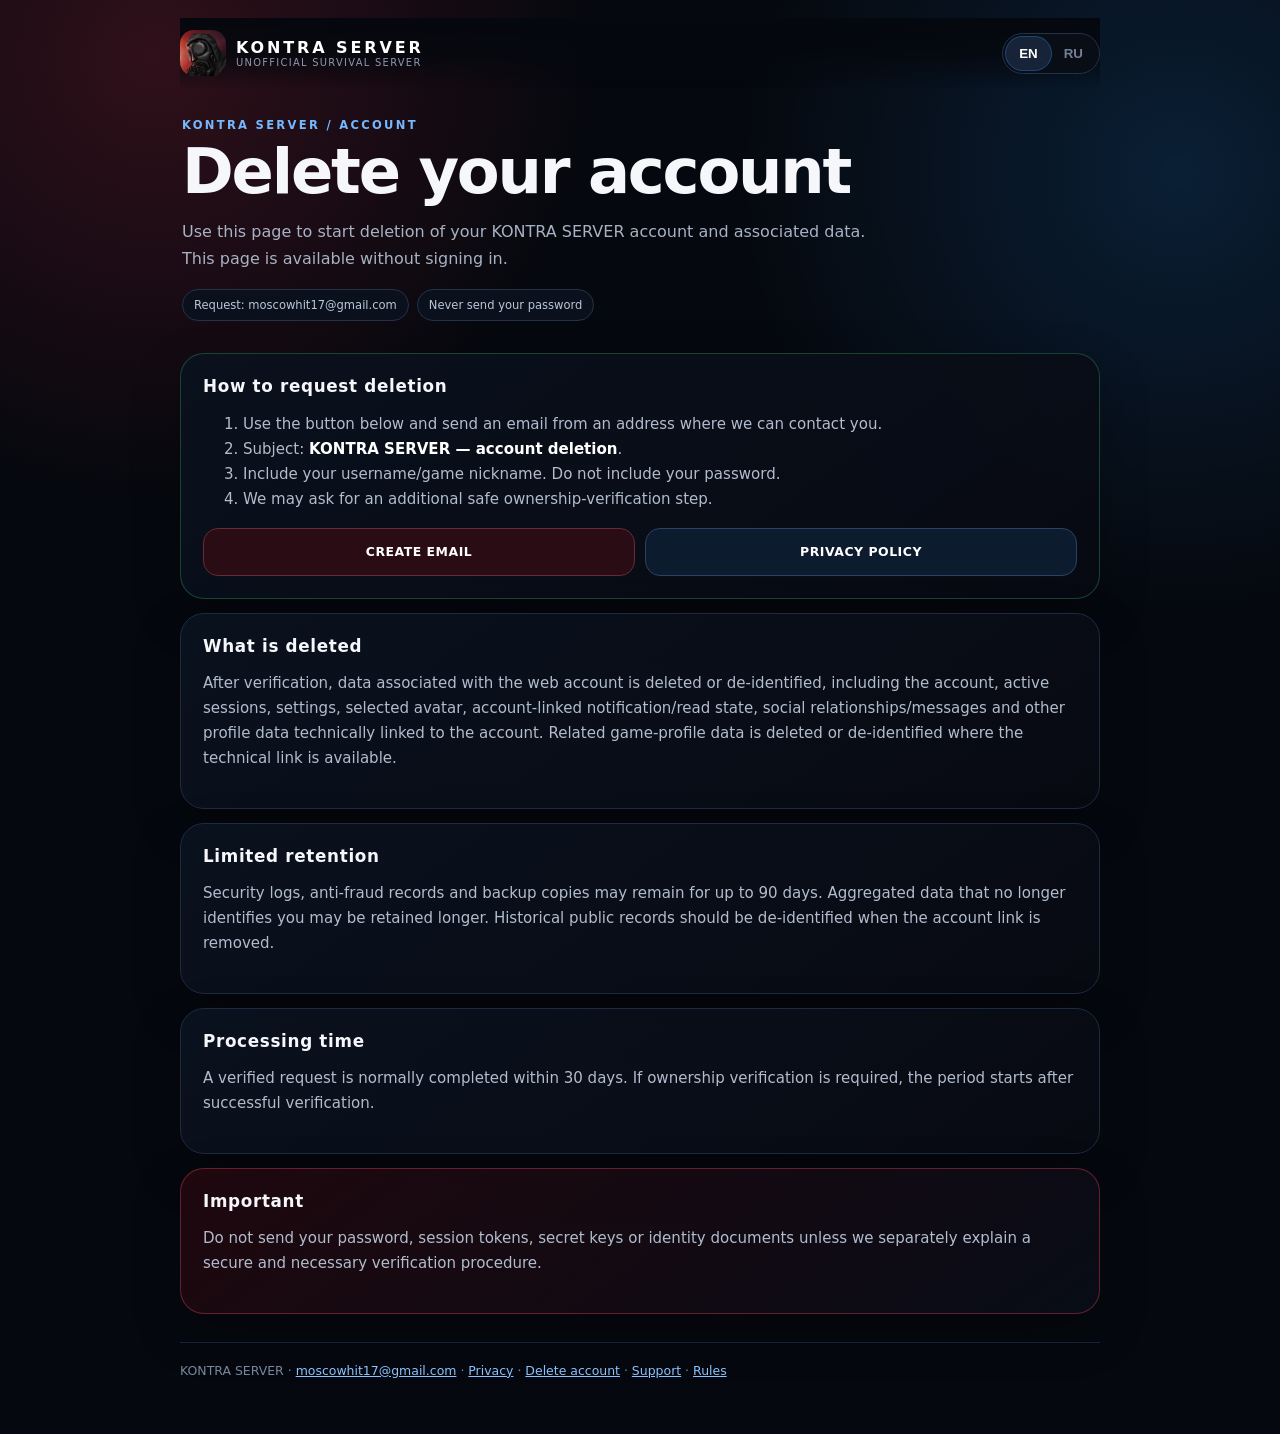
==== delete-account/index.html @ d49ff9ef "Add Google Play legal and support pages" ====
<!doctype html><html lang="ru"><head><meta charset="utf-8"><meta name="viewport" content="width=device-width,initial-scale=1,viewport-fit=cover"><meta name="theme-color" content="#05080e"><link rel="icon" href="../assets/kontra-zombie-logo.webp" type="image/webp"><link rel="stylesheet" href="../legal.css"><title>KONTRA SERVER — Delete Account</title></head><body><main class="legal-shell"><header class="legal-top"><a class="brand" href="/"><img src="../assets/kontra-zombie-logo.webp" alt="KONTRA"><span><strong>KONTRA SERVER</strong><small>UNOFFICIAL SURVIVAL SERVER</small></span></a><div class="lang"><button type="button" data-lang="en">EN</button><button type="button" data-lang="ru">RU</button></div></header><section class="lang-pane" data-pane="ru"><div class="hero"><div class="kicker">KONTRA SERVER / ACCOUNT</div><h1>Удаление аккаунта</h1><p>На этой странице можно начать удаление аккаунта KONTRA SERVER и связанных с ним данных. Страница доступна без входа в аккаунт.</p><div class="meta"><span class="chip">Запрос: moscowhit17@gmail.com</span><span class="chip">Не отправляйте пароль</span></div></div>
<section class="card good"><h2>Как подать запрос</h2><ol><li>Нажмите кнопку ниже и отправьте письмо с адреса, по которому с вами можно связаться.</li><li>Укажите тему: <strong>KONTRA SERVER — удаление аккаунта</strong>.</li><li>Укажите имя пользователя/игровой ник. Пароль не нужен и не должен отправляться.</li><li>Мы можем запросить дополнительную безопасную проверку владения аккаунтом.</li></ol><div class="actions"><a class="btn danger" href="mailto:moscowhit17@gmail.com?subject=KONTRA%20SERVER%20%E2%80%94%20%D1%83%D0%B4%D0%B0%D0%BB%D0%B5%D0%BD%D0%B8%D0%B5%20%D0%B0%D0%BA%D0%BA%D0%B0%D1%83%D0%BD%D1%82%D0%B0&body=%D0%98%D0%BC%D1%8F%20%D0%BF%D0%BE%D0%BB%D1%8C%D0%B7%D0%BE%D0%B2%D0%B0%D1%82%D0%B5%D0%BB%D1%8F%20%2F%20%D0%B8%D0%B3%D1%80%D0%BE%D0%B2%D0%BE%D0%B9%20%D0%BD%D0%B8%D0%BA%3A%20%0A%0A%D0%9F%D0%B0%D1%80%D0%BE%D0%BB%D1%8C%20%D0%9D%D0%95%20%D1%83%D0%BA%D0%B0%D0%B7%D1%8B%D0%B2%D0%B0%D0%B9%D1%82%D0%B5.">СОЗДАТЬ ПИСЬМО</a><a class="btn" href="/privacy/">ПОЛИТИКА</a></div></section>
<section class="card"><h2>Что удаляется</h2><p>После проверки запроса удаляются или обезличиваются данные, связанные с WEB-аккаунтом: учётная запись, активные сессии, настройки, выбранный аватар, связанные уведомления/read-state, социальные связи и сообщения, а также иные данные профиля, которые технически связаны с удаляемым аккаунтом. Связанные игровые данные удаляются или обезличиваются там, где связь с аккаунтом технически доступна.</p></section>
<section class="card"><h2>Что может сохраняться ограниченное время</h2><p>Технические журналы безопасности, записи антифрода и резервные копии могут сохраняться до 90 дней. Агрегированная статистика, не позволяющая идентифицировать пользователя, может сохраняться дольше. Исторические публичные записи должны быть обезличены при удалении связи с аккаунтом.</p></section>
<section class="card"><h2>Срок обработки</h2><p>Подтверждённый запрос обычно выполняется в течение 30 дней. Если для проверки владения аккаунтом нужна дополнительная информация, срок отсчитывается после успешной проверки.</p></section>
<section class="card notice"><h2>Важно</h2><p>Не отправляйте нам пароль, токены сессии, секретные ключи или фотографии документов, если мы отдельно не объяснили безопасную причину и способ проверки.</p></section></section><section class="lang-pane" data-pane="en"><div class="hero"><div class="kicker">KONTRA SERVER / ACCOUNT</div><h1>Delete your account</h1><p>Use this page to start deletion of your KONTRA SERVER account and associated data. This page is available without signing in.</p><div class="meta"><span class="chip">Request: moscowhit17@gmail.com</span><span class="chip">Never send your password</span></div></div>
<section class="card good"><h2>How to request deletion</h2><ol><li>Use the button below and send an email from an address where we can contact you.</li><li>Subject: <strong>KONTRA SERVER — account deletion</strong>.</li><li>Include your username/game nickname. Do not include your password.</li><li>We may ask for an additional safe ownership-verification step.</li></ol><div class="actions"><a class="btn danger" href="mailto:moscowhit17@gmail.com?subject=KONTRA%20SERVER%20%E2%80%94%20account%20deletion&body=Username%20%2F%20game%20nickname%3A%20%0A%0ADo%20NOT%20include%20your%20password.">CREATE EMAIL</a><a class="btn" href="/privacy/">PRIVACY POLICY</a></div></section>
<section class="card"><h2>What is deleted</h2><p>After verification, data associated with the web account is deleted or de-identified, including the account, active sessions, settings, selected avatar, account-linked notification/read state, social relationships/messages and other profile data technically linked to the account. Related game-profile data is deleted or de-identified where the technical link is available.</p></section>
<section class="card"><h2>Limited retention</h2><p>Security logs, anti-fraud records and backup copies may remain for up to 90 days. Aggregated data that no longer identifies you may be retained longer. Historical public records should be de-identified when the account link is removed.</p></section>
<section class="card"><h2>Processing time</h2><p>A verified request is normally completed within 30 days. If ownership verification is required, the period starts after successful verification.</p></section>
<section class="card notice"><h2>Important</h2><p>Do not send your password, session tokens, secret keys or identity documents unless we separately explain a secure and necessary verification procedure.</p></section></section><footer class="footer">KONTRA SERVER · <a href="mailto:moscowhit17@gmail.com">moscowhit17@gmail.com</a> · <a href="/privacy/">Privacy</a> · <a href="/delete-account/">Delete account</a> · <a href="/support/">Support</a> · <a href="/rules/">Rules</a></footer></main><script>(()=>{const key='kontra:lang';const set=(lang)=>{lang=lang==='ru'?'ru':'en';document.documentElement.lang=lang;document.querySelectorAll('.lang-pane').forEach(x=>x.classList.toggle('active',x.dataset.pane===lang));document.querySelectorAll('[data-lang]').forEach(x=>x.classList.toggle('active',x.dataset.lang===lang));localStorage.setItem(key,lang)};document.querySelectorAll('[data-lang]').forEach(b=>b.addEventListener('click',()=>set(b.dataset.lang)));set(localStorage.getItem(key)||((navigator.language||'').toLowerCase().startsWith('ru')?'ru':'en'));})();</script></body></html>
---- legal.css ----
*{box-sizing:border-box}html{background:#05080e;color:#f5f7fb;font-family:Inter,system-ui,-apple-system,BlinkMacSystemFont,"Segoe UI",sans-serif}body{margin:0;min-height:100vh;background:radial-gradient(circle at 12% 4%,rgba(244,49,79,.18),transparent 28rem),radial-gradient(circle at 92% 12%,rgba(37,149,255,.16),transparent 28rem),#05080e;color:#f5f7fb}.legal-shell{width:min(920px,calc(100% - 28px));margin:auto;padding:18px 0 54px}.legal-top{position:sticky;top:0;z-index:10;display:flex;align-items:center;justify-content:space-between;gap:16px;padding:12px 0;background:linear-gradient(#05080ef5,#05080ed9,#05080e00);backdrop-filter:blur(10px)}.brand{display:flex;align-items:center;gap:10px;color:#fff;text-decoration:none}.brand img{width:46px;height:46px;border-radius:14px}.brand strong{display:block;letter-spacing:.18em}.brand small{display:block;color:#8c9ab0;font-size:.62rem;letter-spacing:.13em}.lang{display:flex;border:1px solid #263247;border-radius:999px;padding:3px;background:#080d16}.lang button{border:0;background:transparent;color:#738097;padding:9px 13px;border-radius:999px;font-weight:800}.lang button.active{color:#fff;background:#172337;box-shadow:0 0 0 1px rgba(64,154,255,.4)}.hero{padding:30px 2px 18px}.kicker{color:#75b8ff;font-size:.72rem;font-weight:900;letter-spacing:.2em}.hero h1{font-size:clamp(2rem,8vw,3.9rem);line-height:1;margin:.55rem 0 1rem;letter-spacing:-.035em}.hero p{max-width:720px;margin:0;color:#a7b2c3;line-height:1.65}.meta{display:flex;flex-wrap:wrap;gap:8px;margin-top:17px}.chip{padding:8px 11px;border:1px solid #243149;border-radius:999px;color:#bac6d8;background:#0a111d;font-size:.72rem}.card{margin:14px 0;padding:22px;border:1px solid #1d2a40;border-radius:24px;background:linear-gradient(145deg,rgba(10,18,31,.95),rgba(8,10,18,.93));box-shadow:0 18px 50px rgba(0,0,0,.24)}.card h2{margin:0 0 12px;font-size:1.05rem;letter-spacing:.04em}.card p,.card li{color:#b1bccd;line-height:1.66;font-size:.94rem}.card ul{padding-left:1.25rem}.card strong{color:#fff}.notice{border-color:rgba(255,72,97,.35);background:linear-gradient(145deg,rgba(39,8,15,.8),rgba(8,13,23,.95))}.good{border-color:rgba(64,193,121,.3)}.actions{display:grid;grid-template-columns:repeat(2,minmax(0,1fr));gap:10px}.btn{display:flex;align-items:center;justify-content:center;min-height:48px;padding:12px 15px;border-radius:15px;border:1px solid #2b4263;background:#0d1b2e;color:#fff;text-decoration:none;text-align:center;font-weight:900;font-size:.78rem;letter-spacing:.04em}.btn.danger{border-color:#6a2938;background:#2a0c14}.btn.primary{border-color:#255e9e;background:linear-gradient(135deg,#152a46,#12152d)}.footer{margin-top:28px;padding-top:18px;border-top:1px solid #172235;color:#78879c;font-size:.78rem;line-height:1.55}.footer a{color:#8bc1ff}.lang-pane{display:none}.lang-pane.active{display:block}@media(max-width:600px){.actions{grid-template-columns:1fr}.card{padding:18px}.legal-shell{width:min(100% - 20px,920px)}}
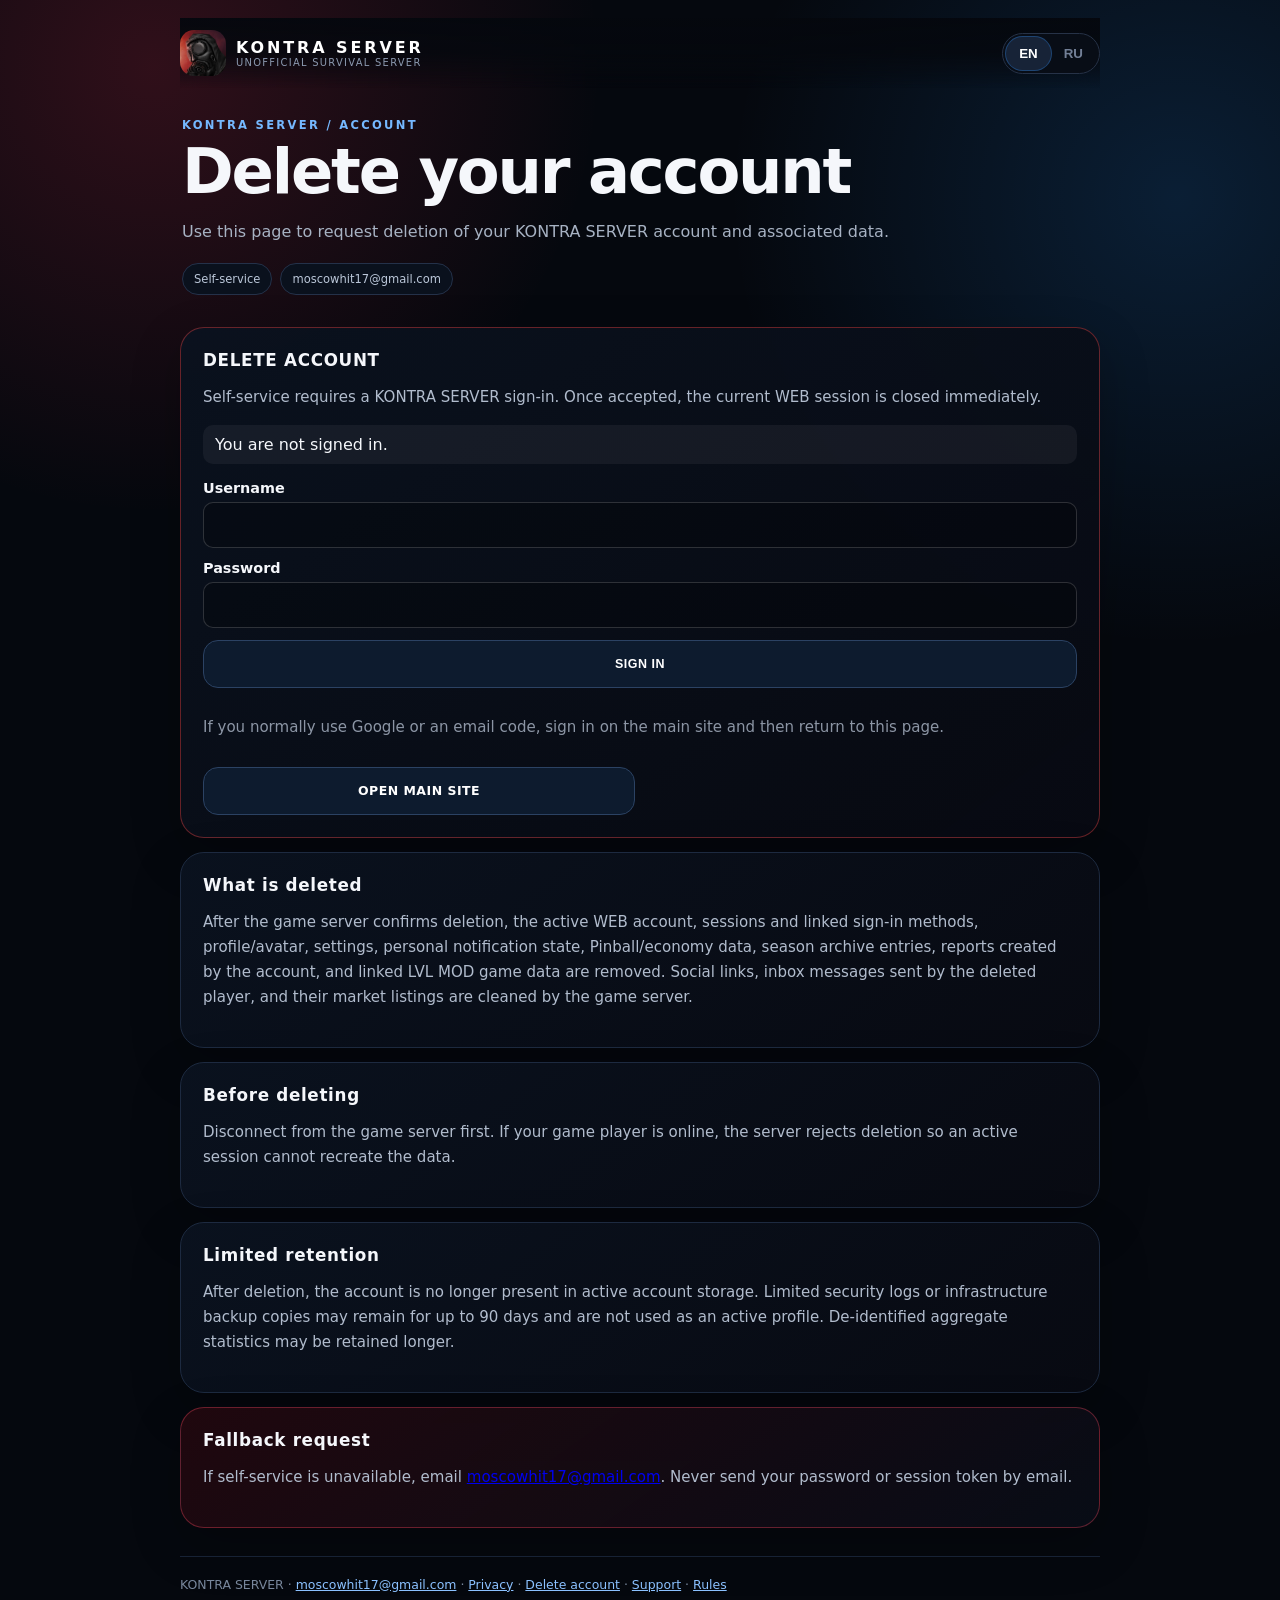
==== commit 8a42f4a0: "Add self-service account deletion" ====
--- a/delete-account/index.html
+++ b/delete-account/index.html
@@ -1,11 +1,281 @@
-<!doctype html><html lang="ru"><head><meta charset="utf-8"><meta name="viewport" content="width=device-width,initial-scale=1,viewport-fit=cover"><meta name="theme-color" content="#05080e"><link rel="icon" href="../assets/kontra-zombie-logo.webp" type="image/webp"><link rel="stylesheet" href="../legal.css"><title>KONTRA SERVER — Delete Account</title></head><body><main class="legal-shell"><header class="legal-top"><a class="brand" href="/"><img src="../assets/kontra-zombie-logo.webp" alt="KONTRA"><span><strong>KONTRA SERVER</strong><small>UNOFFICIAL SURVIVAL SERVER</small></span></a><div class="lang"><button type="button" data-lang="en">EN</button><button type="button" data-lang="ru">RU</button></div></header><section class="lang-pane" data-pane="ru"><div class="hero"><div class="kicker">KONTRA SERVER / ACCOUNT</div><h1>Удаление аккаунта</h1><p>На этой странице можно начать удаление аккаунта KONTRA SERVER и связанных с ним данных. Страница доступна без входа в аккаунт.</p><div class="meta"><span class="chip">Запрос: moscowhit17@gmail.com</span><span class="chip">Не отправляйте пароль</span></div></div>
-<section class="card good"><h2>Как подать запрос</h2><ol><li>Нажмите кнопку ниже и отправьте письмо с адреса, по которому с вами можно связаться.</li><li>Укажите тему: <strong>KONTRA SERVER — удаление аккаунта</strong>.</li><li>Укажите имя пользователя/игровой ник. Пароль не нужен и не должен отправляться.</li><li>Мы можем запросить дополнительную безопасную проверку владения аккаунтом.</li></ol><div class="actions"><a class="btn danger" href="mailto:moscowhit17@gmail.com?subject=KONTRA%20SERVER%20%E2%80%94%20%D1%83%D0%B4%D0%B0%D0%BB%D0%B5%D0%BD%D0%B8%D0%B5%20%D0%B0%D0%BA%D0%BA%D0%B0%D1%83%D0%BD%D1%82%D0%B0&body=%D0%98%D0%BC%D1%8F%20%D0%BF%D0%BE%D0%BB%D1%8C%D0%B7%D0%BE%D0%B2%D0%B0%D1%82%D0%B5%D0%BB%D1%8F%20%2F%20%D0%B8%D0%B3%D1%80%D0%BE%D0%B2%D0%BE%D0%B9%20%D0%BD%D0%B8%D0%BA%3A%20%0A%0A%D0%9F%D0%B0%D1%80%D0%BE%D0%BB%D1%8C%20%D0%9D%D0%95%20%D1%83%D0%BA%D0%B0%D0%B7%D1%8B%D0%B2%D0%B0%D0%B9%D1%82%D0%B5.">СОЗДАТЬ ПИСЬМО</a><a class="btn" href="/privacy/">ПОЛИТИКА</a></div></section>
-<section class="card"><h2>Что удаляется</h2><p>После проверки запроса удаляются или обезличиваются данные, связанные с WEB-аккаунтом: учётная запись, активные сессии, настройки, выбранный аватар, связанные уведомления/read-state, социальные связи и сообщения, а также иные данные профиля, которые технически связаны с удаляемым аккаунтом. Связанные игровые данные удаляются или обезличиваются там, где связь с аккаунтом технически доступна.</p></section>
-<section class="card"><h2>Что может сохраняться ограниченное время</h2><p>Технические журналы безопасности, записи антифрода и резервные копии могут сохраняться до 90 дней. Агрегированная статистика, не позволяющая идентифицировать пользователя, может сохраняться дольше. Исторические публичные записи должны быть обезличены при удалении связи с аккаунтом.</p></section>
-<section class="card"><h2>Срок обработки</h2><p>Подтверждённый запрос обычно выполняется в течение 30 дней. Если для проверки владения аккаунтом нужна дополнительная информация, срок отсчитывается после успешной проверки.</p></section>
-<section class="card notice"><h2>Важно</h2><p>Не отправляйте нам пароль, токены сессии, секретные ключи или фотографии документов, если мы отдельно не объяснили безопасную причину и способ проверки.</p></section></section><section class="lang-pane" data-pane="en"><div class="hero"><div class="kicker">KONTRA SERVER / ACCOUNT</div><h1>Delete your account</h1><p>Use this page to start deletion of your KONTRA SERVER account and associated data. This page is available without signing in.</p><div class="meta"><span class="chip">Request: moscowhit17@gmail.com</span><span class="chip">Never send your password</span></div></div>
-<section class="card good"><h2>How to request deletion</h2><ol><li>Use the button below and send an email from an address where we can contact you.</li><li>Subject: <strong>KONTRA SERVER — account deletion</strong>.</li><li>Include your username/game nickname. Do not include your password.</li><li>We may ask for an additional safe ownership-verification step.</li></ol><div class="actions"><a class="btn danger" href="mailto:moscowhit17@gmail.com?subject=KONTRA%20SERVER%20%E2%80%94%20account%20deletion&body=Username%20%2F%20game%20nickname%3A%20%0A%0ADo%20NOT%20include%20your%20password.">CREATE EMAIL</a><a class="btn" href="/privacy/">PRIVACY POLICY</a></div></section>
-<section class="card"><h2>What is deleted</h2><p>After verification, data associated with the web account is deleted or de-identified, including the account, active sessions, settings, selected avatar, account-linked notification/read state, social relationships/messages and other profile data technically linked to the account. Related game-profile data is deleted or de-identified where the technical link is available.</p></section>
-<section class="card"><h2>Limited retention</h2><p>Security logs, anti-fraud records and backup copies may remain for up to 90 days. Aggregated data that no longer identifies you may be retained longer. Historical public records should be de-identified when the account link is removed.</p></section>
-<section class="card"><h2>Processing time</h2><p>A verified request is normally completed within 30 days. If ownership verification is required, the period starts after successful verification.</p></section>
-<section class="card notice"><h2>Important</h2><p>Do not send your password, session tokens, secret keys or identity documents unless we separately explain a secure and necessary verification procedure.</p></section></section><footer class="footer">KONTRA SERVER · <a href="mailto:moscowhit17@gmail.com">moscowhit17@gmail.com</a> · <a href="/privacy/">Privacy</a> · <a href="/delete-account/">Delete account</a> · <a href="/support/">Support</a> · <a href="/rules/">Rules</a></footer></main><script>(()=>{const key='kontra:lang';const set=(lang)=>{lang=lang==='ru'?'ru':'en';document.documentElement.lang=lang;document.querySelectorAll('.lang-pane').forEach(x=>x.classList.toggle('active',x.dataset.pane===lang));document.querySelectorAll('[data-lang]').forEach(x=>x.classList.toggle('active',x.dataset.lang===lang));localStorage.setItem(key,lang)};document.querySelectorAll('[data-lang]').forEach(b=>b.addEventListener('click',()=>set(b.dataset.lang)));set(localStorage.getItem(key)||((navigator.language||'').toLowerCase().startsWith('ru')?'ru':'en'));})();</script></body></html>+<!doctype html>
+<html lang="ru">
+<head>
+  <meta charset="utf-8">
+  <meta name="viewport" content="width=device-width,initial-scale=1,viewport-fit=cover">
+  <meta name="theme-color" content="#05080e">
+  <link rel="icon" href="../assets/kontra-zombie-logo.webp" type="image/webp">
+  <link rel="stylesheet" href="../legal.css">
+  <title>KONTRA SERVER — Delete Account</title>
+</head>
+<body>
+<main class="legal-shell">
+  <header class="legal-top">
+    <a class="brand" href="/">
+      <img src="../assets/kontra-zombie-logo.webp" alt="KONTRA">
+      <span><strong>KONTRA SERVER</strong><small>UNOFFICIAL SURVIVAL SERVER</small></span>
+    </a>
+    <div class="lang">
+      <button type="button" data-lang="en">EN</button>
+      <button type="button" data-lang="ru">RU</button>
+    </div>
+  </header>
+
+  <section class="lang-pane" data-pane="ru">
+    <div class="hero">
+      <div class="kicker">KONTRA SERVER / ACCOUNT</div>
+      <h1>Удаление аккаунта</h1>
+      <p>Здесь можно самостоятельно запросить удаление аккаунта KONTRA SERVER и связанных с ним данных.</p>
+      <div class="meta"><span class="chip">Self-service</span><span class="chip">moscowhit17@gmail.com</span></div>
+    </div>
+  </section>
+  <section class="lang-pane" data-pane="en">
+    <div class="hero">
+      <div class="kicker">KONTRA SERVER / ACCOUNT</div>
+      <h1>Delete your account</h1>
+      <p>Use this page to request deletion of your KONTRA SERVER account and associated data.</p>
+      <div class="meta"><span class="chip">Self-service</span><span class="chip">moscowhit17@gmail.com</span></div>
+    </div>
+  </section>
+
+  <section class="card delete-tool" id="deleteTool">
+    <h2 id="toolTitle">Удаление аккаунта</h2>
+    <p id="toolLead"></p>
+
+    <div id="accountState" class="delete-status"></div>
+
+    <form id="loginForm" class="delete-form" hidden>
+      <label><span id="loginUserLabel"></span><input id="loginUser" type="text" maxlength="40" autocomplete="username" required></label>
+      <label><span id="loginPasswordLabel"></span><input id="loginPassword" type="password" maxlength="256" autocomplete="current-password" required></label>
+      <button class="btn" type="submit" id="loginButton"></button>
+      <p class="delete-hint" id="loginAltHint"></p>
+      <div class="actions"><a class="btn" href="/" id="mainSiteLogin"></a></div>
+    </form>
+
+    <form id="deleteForm" class="delete-form" hidden autocomplete="off">
+      <label><span id="deleteUserLabel"></span><input id="deleteUser" type="text" maxlength="40" autocomplete="username" required></label>
+      <label><span id="deletePasswordLabel"></span><input id="deletePassword" type="password" maxlength="256" autocomplete="current-password"></label>
+      <label><span id="deleteConfirmLabel"></span><input id="deleteConfirm" type="text" maxlength="16" autocomplete="off" placeholder="DELETE" required></label>
+      <p class="delete-warning" id="deleteWarning"></p>
+      <button class="btn danger" type="submit" id="deleteButton"></button>
+    </form>
+
+    <div id="receiptState" class="delete-receipt" hidden>
+      <strong id="receiptTitle"></strong>
+      <p id="receiptText"></p>
+      <button class="btn" id="checkStatus" type="button"></button>
+    </div>
+  </section>
+
+  <section class="lang-pane" data-pane="ru">
+    <section class="card"><h2>Что удаляется</h2><p>После подтверждения игровым сервером удаляются активная WEB-учётная запись, сессии и способы входа, профиль и аватар, настройки, персональные состояния уведомлений, данные Pinball/экономики, записи сезонного архива, созданные аккаунтом жалобы и связанные игровые данные LVL MOD. Социальные связи, входящие сообщения от удаляемого игрока и его объявления на рынке очищаются игровым сервером.</p></section>
+    <section class="card"><h2>Перед удалением</h2><p>Выйдите с игрового сервера. Если ваш игровой персонаж онлайн, сервер отклонит удаление, чтобы активная сессия не создала данные повторно.</p></section>
+    <section class="card"><h2>Ограниченное хранение</h2><p>После удаления аккаунт отсутствует в активной базе. Ограниченные технические журналы безопасности или резервные копии инфраструктуры могут сохраняться до 90 дней и не используются как активный профиль. Обезличенная агрегированная статистика может храниться дольше.</p></section>
+    <section class="card notice"><h2>Резервный способ</h2><p>Если self-service недоступен, напишите на <a href="mailto:moscowhit17@gmail.com?subject=KONTRA%20SERVER%20%E2%80%94%20%D1%83%D0%B4%D0%B0%D0%BB%D0%B5%D0%BD%D0%B8%D0%B5%20%D0%B0%D0%BA%D0%BA%D0%B0%D1%83%D0%BD%D1%82%D0%B0">moscowhit17@gmail.com</a>. Никогда не отправляйте пароль или токен сессии по электронной почте.</p></section>
+  </section>
+
+  <section class="lang-pane" data-pane="en">
+    <section class="card"><h2>What is deleted</h2><p>After the game server confirms deletion, the active WEB account, sessions and linked sign-in methods, profile/avatar, settings, personal notification state, Pinball/economy data, season archive entries, reports created by the account, and linked LVL MOD game data are removed. Social links, inbox messages sent by the deleted player, and their market listings are cleaned by the game server.</p></section>
+    <section class="card"><h2>Before deleting</h2><p>Disconnect from the game server first. If your game player is online, the server rejects deletion so an active session cannot recreate the data.</p></section>
+    <section class="card"><h2>Limited retention</h2><p>After deletion, the account is no longer present in active account storage. Limited security logs or infrastructure backup copies may remain for up to 90 days and are not used as an active profile. De-identified aggregate statistics may be retained longer.</p></section>
+    <section class="card notice"><h2>Fallback request</h2><p>If self-service is unavailable, email <a href="mailto:moscowhit17@gmail.com?subject=KONTRA%20SERVER%20%E2%80%94%20account%20deletion">moscowhit17@gmail.com</a>. Never send your password or session token by email.</p></section>
+  </section>
+
+  <footer class="footer">KONTRA SERVER · <a href="mailto:moscowhit17@gmail.com">moscowhit17@gmail.com</a> · <a href="/privacy/">Privacy</a> · <a href="/delete-account/">Delete account</a> · <a href="/support/">Support</a> · <a href="/rules/">Rules</a></footer>
+</main>
+
+<script src="../config.js"></script>
+<script>
+(() => {
+  "use strict";
+  const SESSION_KEY = "kontra:session";
+  const RECEIPT_KEY = "kontra:account-delete-receipt";
+  const FALLBACK_AUTH = "https://kontra-status-api.kuro-street-hit.workers.dev/auth";
+  const cfg = window.KONTRA_CONFIG || {};
+  let lang = "ru";
+  let account = null;
+  let statusTimer = null;
+
+  const $ = (id) => document.getElementById(id);
+  const authBase = () => String(cfg.authBaseEndpoint || FALLBACK_AUTH).trim().replace(/\/+$/, "");
+  const apiBase = () => /\/auth$/i.test(authBase()) ? authBase().slice(0, -5) : authBase();
+  const session = () => localStorage.getItem(SESSION_KEY) || "";
+
+  const copy = {
+    ru: {
+      toolTitle:"УДАЛЕНИЕ АККАУНТА", toolLead:"Для self-service нужен вход в KONTRA SERVER. После принятия запроса текущая WEB-сессия сразу закрывается.",
+      signedOut:"Вы не вошли в аккаунт.", signedIn:"Вы вошли как", loginUser:"Логин", loginPassword:"Пароль", loginButton:"ВОЙТИ",
+      loginAlt:"Если вы обычно входите через Google или код на почту — войдите на главном сайте, затем вернитесь на эту страницу.", mainSite:"ОТКРЫТЬ ГЛАВНЫЙ САЙТ",
+      deleteUser:"Повторите свой логин", deletePassword:"Текущий пароль (если установлен игровой пароль)", deleteConfirm:"Введите DELETE",
+      warning:"Выйдите с игрового сервера. Удаление необратимо.", deleteButton:"УДАЛИТЬ АККАУНТ",
+      pendingTitle:"ЗАПРОС ПРИНЯТ", pending:"Игровой сервер подтверждает удаление. Страницу можно закрыть и вернуться позже.",
+      doneTitle:"АККАУНТ УДАЛЁН", done:"Игровые данные подтверждены как удалённые, активные данные аккаунта очищены.",
+      failedTitle:"УДАЛЕНИЕ НЕ ВЫПОЛНЕНО", failed:"Сервер отклонил запрос. Если игрок был онлайн — выйдите с сервера, войдите на сайт снова и повторите.",
+      check:"ПРОВЕРИТЬ СТАТУС", network:"Не удалось связаться с сервисом.", wrongUser:"Логин не совпадает.", typeDelete:"Введите DELETE заглавными буквами.",
+      confirm:"Удалить аккаунт навсегда? Это действие нельзя отменить.", badPassword:"Неверный пароль.", passwordRequired:"Для этого аккаунта нужен текущий игровой пароль.",
+      busy:"Подождите завершения текущей WEB-команды."
+    },
+    en: {
+      toolTitle:"DELETE ACCOUNT", toolLead:"Self-service requires a KONTRA SERVER sign-in. Once accepted, the current WEB session is closed immediately.",
+      signedOut:"You are not signed in.", signedIn:"Signed in as", loginUser:"Username", loginPassword:"Password", loginButton:"SIGN IN",
+      loginAlt:"If you normally use Google or an email code, sign in on the main site and then return to this page.", mainSite:"OPEN MAIN SITE",
+      deleteUser:"Repeat your username", deletePassword:"Current password (if a game password is set)", deleteConfirm:"Type DELETE",
+      warning:"Disconnect from the game server. Deletion cannot be undone.", deleteButton:"DELETE ACCOUNT",
+      pendingTitle:"REQUEST ACCEPTED", pending:"The game server is confirming deletion. You may close this page and return later.",
+      doneTitle:"ACCOUNT DELETED", done:"Game-data deletion was confirmed and active account data was removed.",
+      failedTitle:"DELETION NOT COMPLETED", failed:"The server rejected the request. If your player was online, disconnect, sign in again and retry.",
+      check:"CHECK STATUS", network:"Could not reach the service.", wrongUser:"Username does not match.", typeDelete:"Type DELETE in uppercase.",
+      confirm:"Delete this account permanently? This action cannot be undone.", badPassword:"Incorrect password.", passwordRequired:"This account requires the current game password.",
+      busy:"Wait for the current WEB command to finish."
+    }
+  };
+  const t = (key) => copy[lang][key] || key;
+
+  async function request(url, { method="GET", token="", body }={}) {
+    const headers = { Accept:"application/json" };
+    if (body !== undefined) headers["Content-Type"] = "application/json";
+    if (token) headers.Authorization = `Bearer ${token}`;
+    const response = await fetch(url, { method, cache:"no-store", headers, body: body === undefined ? undefined : JSON.stringify(body) });
+    const data = await response.json().catch(() => ({}));
+    if (!response.ok || data.ok === false) {
+      const error = new Error(String(data.error || `HTTP_${response.status}`));
+      error.status = response.status;
+      error.payload = data;
+      throw error;
+    }
+    return data;
+  }
+
+  function setLanguage(value) {
+    lang = value === "en" ? "en" : "ru";
+    document.documentElement.lang = lang;
+    document.querySelectorAll(".lang-pane").forEach((node) => node.classList.toggle("active", node.dataset.pane === lang));
+    document.querySelectorAll("[data-lang]").forEach((node) => node.classList.toggle("active", node.dataset.lang === lang));
+    localStorage.setItem("kontra:lang", lang);
+    render();
+  }
+
+  function setReceipt(status, result="") {
+    $("receiptState").hidden = false;
+    $("receiptTitle").textContent = status === "done" ? t("doneTitle") : status === "failed" ? t("failedTitle") : t("pendingTitle");
+    $("receiptText").textContent = status === "done" ? t("done") : status === "failed" ? `${t("failed")} ${result || ""}`.trim() : t("pending");
+    $("checkStatus").textContent = t("check");
+    if (status === "done" || status === "failed") {
+      clearInterval(statusTimer);
+      statusTimer = null;
+    }
+  }
+
+  async function checkReceipt() {
+    const receipt = localStorage.getItem(RECEIPT_KEY) || "";
+    if (!receipt) return false;
+    try {
+      const data = await request(`${apiBase()}/account/delete/status`, { method:"POST", body:{ receiptToken:receipt } });
+      setReceipt(String(data.status || "pending"), String(data.result || ""));
+      return true;
+    } catch (error) {
+      if (String(error.message) === "deletion_receipt_not_found") {
+        localStorage.removeItem(RECEIPT_KEY);
+        $("receiptState").hidden = true;
+      } else {
+        setReceipt("pending", t("network"));
+      }
+      return false;
+    }
+  }
+
+  async function refreshAccount() {
+    const token = session();
+    account = null;
+    if (!token) { render(); return; }
+    try {
+      const data = await request(`${authBase()}/me`, { token });
+      account = { username:String(data.username || data.profile?.name || "") };
+    } catch {
+      localStorage.removeItem(SESSION_KEY);
+    }
+    render();
+  }
+
+  function errorText(error) {
+    const code = String(error?.message || "");
+    if (code === "invalid_credentials") return t("badPassword");
+    if (code === "password_required") return t("passwordRequired");
+    if (code === "username_confirmation_mismatch") return t("wrongUser");
+    if (code === "delete_confirmation_required") return t("typeDelete");
+    if (code === "account_control_busy") return t("busy");
+    if (code === "account_deletion_in_progress") return t("pending");
+    if (code === "invalid_session") return t("signedOut");
+    return t("network");
+  }
+
+  function render() {
+    $("toolTitle").textContent = t("toolTitle"); $("toolLead").textContent = t("toolLead");
+    $("loginUserLabel").textContent = t("loginUser"); $("loginPasswordLabel").textContent = t("loginPassword"); $("loginButton").textContent = t("loginButton");
+    $("loginAltHint").textContent = t("loginAlt"); $("mainSiteLogin").textContent = t("mainSite");
+    $("deleteUserLabel").textContent = t("deleteUser"); $("deletePasswordLabel").textContent = t("deletePassword"); $("deleteConfirmLabel").textContent = t("deleteConfirm");
+    $("deleteWarning").textContent = t("warning"); $("deleteButton").textContent = t("deleteButton"); $("checkStatus").textContent = t("check");
+    $("accountState").textContent = account?.username ? `${t("signedIn")}: ${account.username}` : t("signedOut");
+    $("loginForm").hidden = Boolean(account);
+    $("deleteForm").hidden = !account;
+    if (account) $("deleteUser").placeholder = account.username;
+  }
+
+  $("loginForm").addEventListener("submit", async (event) => {
+    event.preventDefault();
+    const button = $("loginButton"); button.disabled = true; $("accountState").textContent = "...";
+    try {
+      const data = await request(`${authBase()}/login`, { method:"POST", body:{ username:$("loginUser").value.trim(), password:$("loginPassword").value } });
+      if (!data.sessionToken) throw new Error("missing_session");
+      localStorage.setItem(SESSION_KEY, String(data.sessionToken));
+      $("loginPassword").value = "";
+      await refreshAccount();
+    } catch (error) {
+      $("accountState").textContent = errorText(error);
+    } finally {
+      button.disabled = false;
+    }
+  });
+
+  $("deleteForm").addEventListener("submit", async (event) => {
+    event.preventDefault();
+    if (!account?.username) return;
+    const typed = $("deleteUser").value.trim();
+    if (typed.toLocaleLowerCase("en-US") !== account.username.toLocaleLowerCase("en-US")) { $("accountState").textContent = t("wrongUser"); return; }
+    if ($("deleteConfirm").value.trim() !== "DELETE") { $("accountState").textContent = t("typeDelete"); return; }
+    if (!confirm(t("confirm"))) return;
+
+    const button = $("deleteButton"); button.disabled = true;
+    try {
+      const data = await request(`${apiBase()}/account/delete/request`, {
+        method:"POST", token:session(),
+        body:{ username:typed, password:$("deletePassword").value, confirmation:"DELETE" }
+      });
+      const receipt = String(data.receiptToken || "");
+      if (!receipt) throw new Error("missing_receipt");
+      localStorage.setItem(RECEIPT_KEY, receipt);
+      localStorage.removeItem(SESSION_KEY);
+      account = null;
+      $("deletePassword").value = ""; $("deleteConfirm").value = ""; $("deleteUser").value = "";
+      render(); setReceipt("pending"); await checkReceipt();
+      if (!statusTimer) statusTimer = setInterval(() => { void checkReceipt(); }, 3000);
+    } catch (error) {
+      if (String(error.message) === "invalid_session") { localStorage.removeItem(SESSION_KEY); account = null; render(); }
+      $("accountState").textContent = errorText(error);
+    } finally {
+      button.disabled = false;
+    }
+  });
+
+  $("checkStatus").addEventListener("click", () => { void checkReceipt(); });
+  document.querySelectorAll("[data-lang]").forEach((button) => button.addEventListener("click", () => setLanguage(button.dataset.lang)));
+
+  setLanguage(localStorage.getItem("kontra:lang") || ((navigator.language || "").toLowerCase().startsWith("ru") ? "ru" : "en"));
+  void refreshAccount();
+  void checkReceipt().then((hasReceipt) => {
+    if (hasReceipt && !statusTimer) statusTimer = setInterval(() => { void checkReceipt(); }, 3000);
+  });
+})();
+</script>
+</body>
+</html>
--- a/legal.css
+++ b/legal.css
@@ -1 +1,17 @@
-*{box-sizing:border-box}html{background:#05080e;color:#f5f7fb;font-family:Inter,system-ui,-apple-system,BlinkMacSystemFont,"Segoe UI",sans-serif}body{margin:0;min-height:100vh;background:radial-gradient(circle at 12% 4%,rgba(244,49,79,.18),transparent 28rem),radial-gradient(circle at 92% 12%,rgba(37,149,255,.16),transparent 28rem),#05080e;color:#f5f7fb}.legal-shell{width:min(920px,calc(100% - 28px));margin:auto;padding:18px 0 54px}.legal-top{position:sticky;top:0;z-index:10;display:flex;align-items:center;justify-content:space-between;gap:16px;padding:12px 0;background:linear-gradient(#05080ef5,#05080ed9,#05080e00);backdrop-filter:blur(10px)}.brand{display:flex;align-items:center;gap:10px;color:#fff;text-decoration:none}.brand img{width:46px;height:46px;border-radius:14px}.brand strong{display:block;letter-spacing:.18em}.brand small{display:block;color:#8c9ab0;font-size:.62rem;letter-spacing:.13em}.lang{display:flex;border:1px solid #263247;border-radius:999px;padding:3px;background:#080d16}.lang button{border:0;background:transparent;color:#738097;padding:9px 13px;border-radius:999px;font-weight:800}.lang button.active{color:#fff;background:#172337;box-shadow:0 0 0 1px rgba(64,154,255,.4)}.hero{padding:30px 2px 18px}.kicker{color:#75b8ff;font-size:.72rem;font-weight:900;letter-spacing:.2em}.hero h1{font-size:clamp(2rem,8vw,3.9rem);line-height:1;margin:.55rem 0 1rem;letter-spacing:-.035em}.hero p{max-width:720px;margin:0;color:#a7b2c3;line-height:1.65}.meta{display:flex;flex-wrap:wrap;gap:8px;margin-top:17px}.chip{padding:8px 11px;border:1px solid #243149;border-radius:999px;color:#bac6d8;background:#0a111d;font-size:.72rem}.card{margin:14px 0;padding:22px;border:1px solid #1d2a40;border-radius:24px;background:linear-gradient(145deg,rgba(10,18,31,.95),rgba(8,10,18,.93));box-shadow:0 18px 50px rgba(0,0,0,.24)}.card h2{margin:0 0 12px;font-size:1.05rem;letter-spacing:.04em}.card p,.card li{color:#b1bccd;line-height:1.66;font-size:.94rem}.card ul{padding-left:1.25rem}.card strong{color:#fff}.notice{border-color:rgba(255,72,97,.35);background:linear-gradient(145deg,rgba(39,8,15,.8),rgba(8,13,23,.95))}.good{border-color:rgba(64,193,121,.3)}.actions{display:grid;grid-template-columns:repeat(2,minmax(0,1fr));gap:10px}.btn{display:flex;align-items:center;justify-content:center;min-height:48px;padding:12px 15px;border-radius:15px;border:1px solid #2b4263;background:#0d1b2e;color:#fff;text-decoration:none;text-align:center;font-weight:900;font-size:.78rem;letter-spacing:.04em}.btn.danger{border-color:#6a2938;background:#2a0c14}.btn.primary{border-color:#255e9e;background:linear-gradient(135deg,#152a46,#12152d)}.footer{margin-top:28px;padding-top:18px;border-top:1px solid #172235;color:#78879c;font-size:.78rem;line-height:1.55}.footer a{color:#8bc1ff}.lang-pane{display:none}.lang-pane.active{display:block}@media(max-width:600px){.actions{grid-template-columns:1fr}.card{padding:18px}.legal-shell{width:min(100% - 20px,920px)}}+*{box-sizing:border-box}html{background:#05080e;color:#f5f7fb;font-family:Inter,system-ui,-apple-system,BlinkMacSystemFont,"Segoe UI",sans-serif}body{margin:0;min-height:100vh;background:radial-gradient(circle at 12% 4%,rgba(244,49,79,.18),transparent 28rem),radial-gradient(circle at 92% 12%,rgba(37,149,255,.16),transparent 28rem),#05080e;color:#f5f7fb}.legal-shell{width:min(920px,calc(100% - 28px));margin:auto;padding:18px 0 54px}.legal-top{position:sticky;top:0;z-index:10;display:flex;align-items:center;justify-content:space-between;gap:16px;padding:12px 0;background:linear-gradient(#05080ef5,#05080ed9,#05080e00);backdrop-filter:blur(10px)}.brand{display:flex;align-items:center;gap:10px;color:#fff;text-decoration:none}.brand img{width:46px;height:46px;border-radius:14px}.brand strong{display:block;letter-spacing:.18em}.brand small{display:block;color:#8c9ab0;font-size:.62rem;letter-spacing:.13em}.lang{display:flex;border:1px solid #263247;border-radius:999px;padding:3px;background:#080d16}.lang button{border:0;background:transparent;color:#738097;padding:9px 13px;border-radius:999px;font-weight:800}.lang button.active{color:#fff;background:#172337;box-shadow:0 0 0 1px rgba(64,154,255,.4)}.hero{padding:30px 2px 18px}.kicker{color:#75b8ff;font-size:.72rem;font-weight:900;letter-spacing:.2em}.hero h1{font-size:clamp(2rem,8vw,3.9rem);line-height:1;margin:.55rem 0 1rem;letter-spacing:-.035em}.hero p{max-width:720px;margin:0;color:#a7b2c3;line-height:1.65}.meta{display:flex;flex-wrap:wrap;gap:8px;margin-top:17px}.chip{padding:8px 11px;border:1px solid #243149;border-radius:999px;color:#bac6d8;background:#0a111d;font-size:.72rem}.card{margin:14px 0;padding:22px;border:1px solid #1d2a40;border-radius:24px;background:linear-gradient(145deg,rgba(10,18,31,.95),rgba(8,10,18,.93));box-shadow:0 18px 50px rgba(0,0,0,.24)}.card h2{margin:0 0 12px;font-size:1.05rem;letter-spacing:.04em}.card p,.card li{color:#b1bccd;line-height:1.66;font-size:.94rem}.card ul{padding-left:1.25rem}.card strong{color:#fff}.notice{border-color:rgba(255,72,97,.35);background:linear-gradient(145deg,rgba(39,8,15,.8),rgba(8,13,23,.95))}.good{border-color:rgba(64,193,121,.3)}.actions{display:grid;grid-template-columns:repeat(2,minmax(0,1fr));gap:10px}.btn{display:flex;align-items:center;justify-content:center;min-height:48px;padding:12px 15px;border-radius:15px;border:1px solid #2b4263;background:#0d1b2e;color:#fff;text-decoration:none;text-align:center;font-weight:900;font-size:.78rem;letter-spacing:.04em}.btn.danger{border-color:#6a2938;background:#2a0c14}.btn.primary{border-color:#255e9e;background:linear-gradient(135deg,#152a46,#12152d)}.footer{margin-top:28px;padding-top:18px;border-top:1px solid #172235;color:#78879c;font-size:.78rem;line-height:1.55}.footer a{color:#8bc1ff}.lang-pane{display:none}.lang-pane.active{display:block}@media(max-width:600px){.actions{grid-template-columns:1fr}.card{padding:18px}.legal-shell{width:min(100% - 20px,920px)}}
+
+/* KONTRA_ACCOUNT_DELETE_UI_v1 */
+.delete-tool { border-color: rgba(255,72,72,.38); }
+.delete-form { display:grid; gap:12px; margin-top:16px; }
+.delete-form[hidden] { display:none !important; }
+.delete-form label { display:grid; gap:6px; font-weight:700; font-size:.9rem; }
+.delete-form input {
+  width:100%; box-sizing:border-box; min-height:46px; padding:10px 12px; border-radius:10px;
+  border:1px solid rgba(255,255,255,.16); background:rgba(0,0,0,.26); color:inherit;
+}
+.delete-warning { color:#ff9f9f; font-weight:700; line-height:1.45; }
+.delete-hint { opacity:.78; line-height:1.45; }
+.delete-status { margin-top:12px; padding:10px 12px; border-radius:10px; background:rgba(255,255,255,.05); }
+.delete-receipt { margin-top:16px; padding:14px; border-radius:12px; border:1px solid rgba(105,255,170,.25); background:rgba(40,150,90,.08); }
+.delete-receipt[hidden] { display:none !important; }
+.delete-receipt strong { display:block; margin-bottom:6px; }
